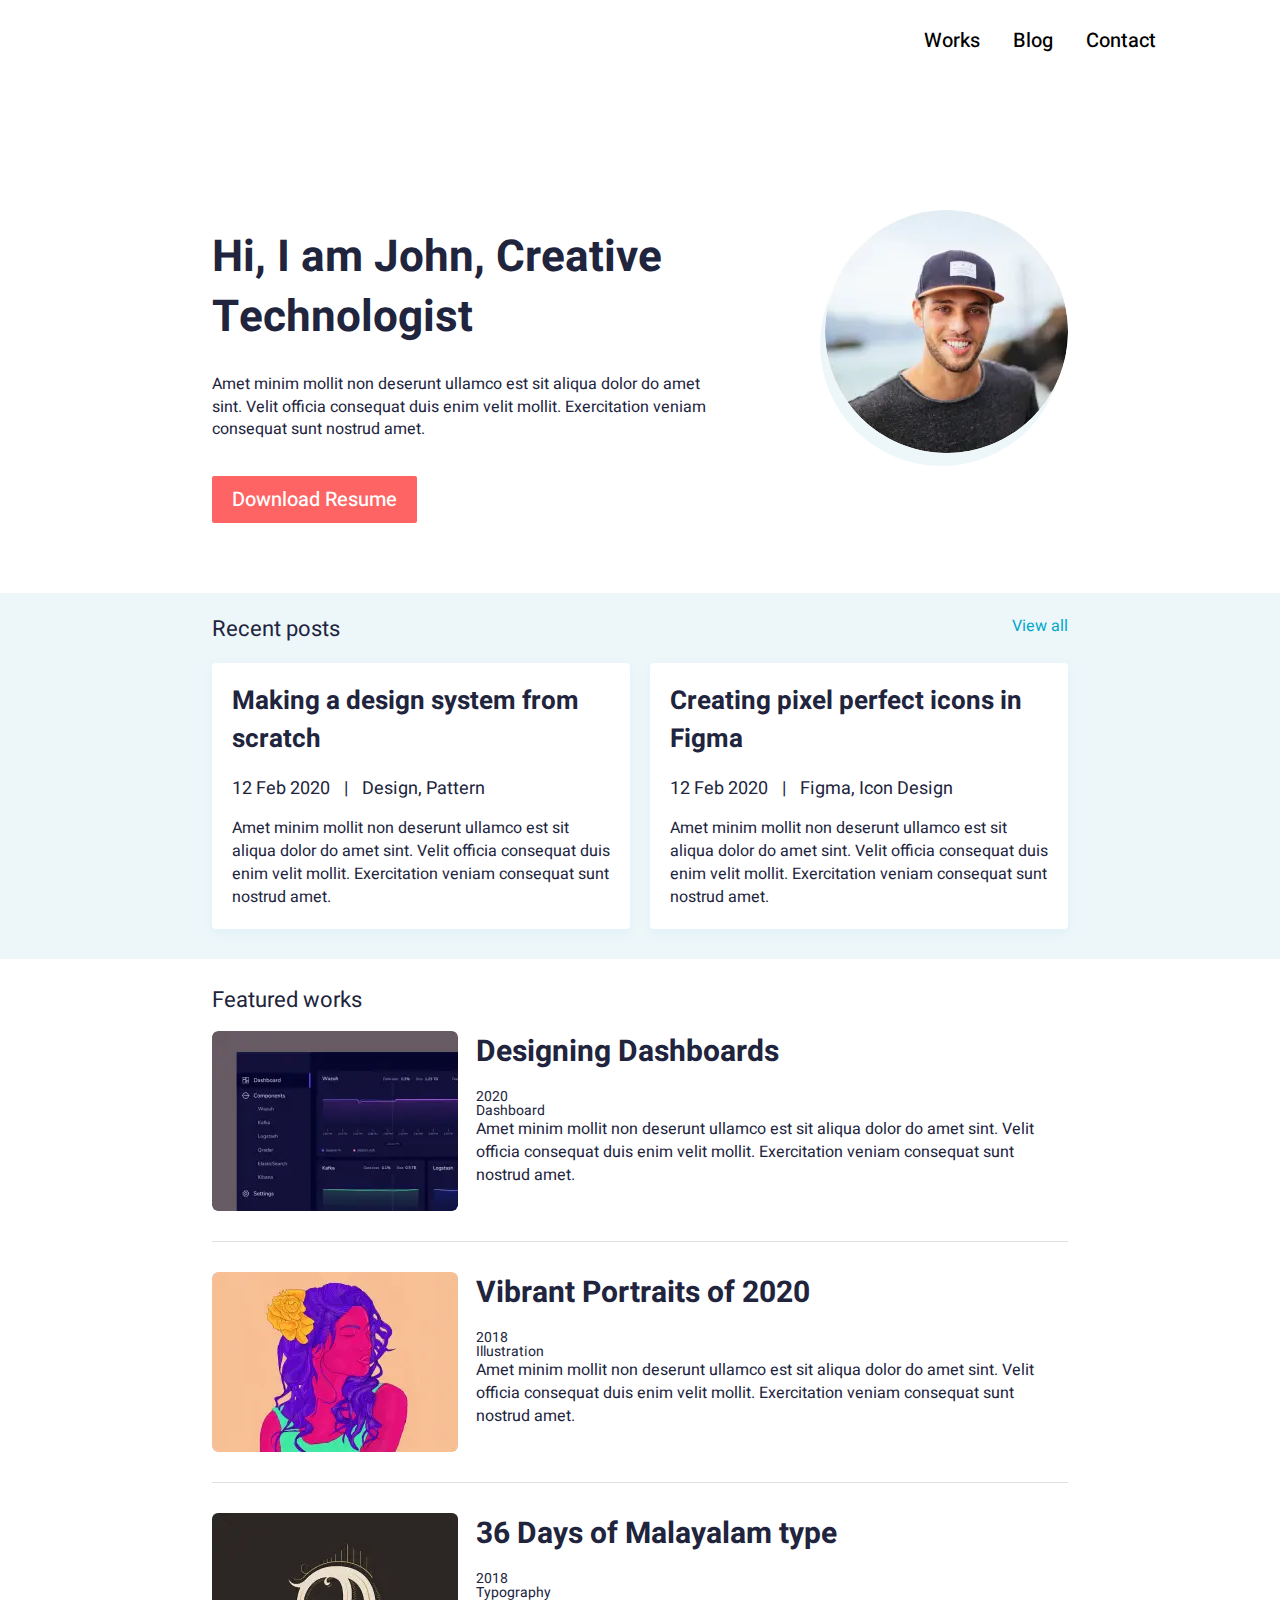
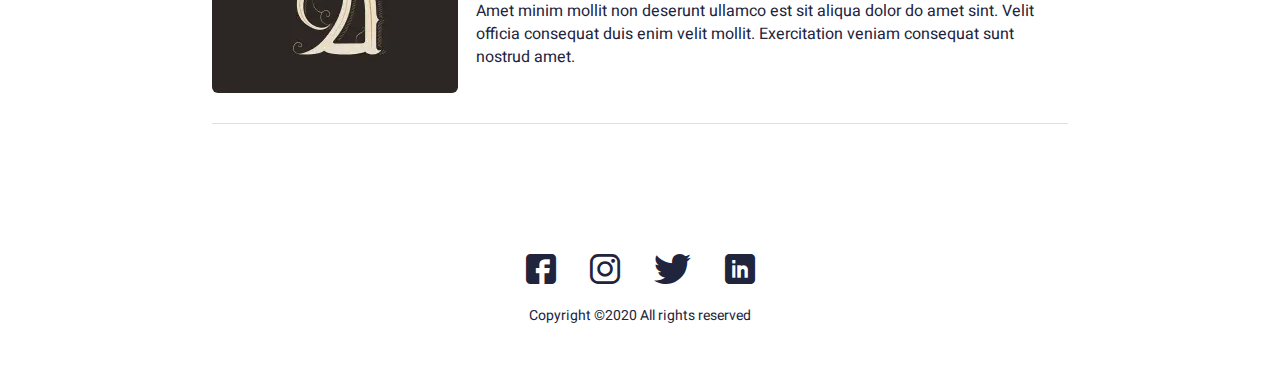
==== index.html @ 80a663d6 "John" ====
<!DOCTYPE html><html lang="en">	 <head>	<title>HomePage</title>	<meta charset="UTF-8">	<meta name="format-detection" content="telephone=no">	<link rel="stylesheet" href="css/style.min.css">	<link rel="shortcut icon" href="favicon.ico">	<!-- <meta name="robots" content="noindex, nofollow"> -->	<!-- <meta name="viewport" content="width=device-width, initial-scale=1.0, maximum-scale=1.0, user-scalable=0"> -->	<meta name="viewport" content="width=device-width, initial-scale=1.0"></head>	<body>		<div class="wrapper">			<header class="header">	<div class="header__content">		<div class="header__menu menu">			<div class="menu__icon icon-menu">				<span></span>				<span></span>				<span></span>			</div>			<nav class="menu__body">				<ul class="menu__list">					<li><a href="works.html" class="menu__link ">Works</a></li>					<li><a href="blog.html" class="menu__link ">Blog</a></li>					<li><a href="" class="menu__link ">Contact</a></li>				</ul>			</nav>		</div>	</div></header>			<main class="page">			<section class="hello">				<div class="hello__container _container">					<div class="hello__content">						<h1 class="hello__title title">Hi, I am John,							Creative Technologist</h1>						<div class="hello__text text">Amet minim mollit non deserunt ullamco est sit aliqua dolor do amet sint. Velit officia consequat duis enim velit mollit. Exercitation veniam consequat sunt nostrud amet.</div>						<a class="hello__btn btn" href="">Download Resume</a>					</div>										<div class="hello__avatar">						<picture><source srcset="img/hello/avatar.webp" type="image/webp"><img src="img/hello/avatar.jpg" alt=""></picture>					</div>				</div>			</section>			<section class="recent-posts">				<div class="recent-posts__container _container">					<div class="recent-posts__header">						<div class="recent-posts__title title-posts">Recent posts</div>						<a class="recent-posts__view-all" href="">View all</a>					</div>					<div class="recent-posts__items">						<div class="recent-posts__column">							<div class="recent-posts__item recent-post">								<a href="" class="recent-post__title">Making a design system from scratch</a>								<div class="recent-post__info">12 Feb 2020 <span>|</span> Design, Pattern</div>								<div class="recent-post__text text">Amet minim mollit non deserunt ullamco est sit aliqua dolor do amet sint. Velit officia consequat duis enim velit mollit. Exercitation veniam consequat sunt nostrud amet.</div>							</div>						</div>						<div class="recent-posts__column">							<div class="recent-posts__item recent-post">								<a href="" class="recent-post__title">Creating pixel perfect icons in Figma</a>								<div class="recent-post__info">12 Feb 2020 <span>|</span> Figma, Icon Design</div>								<div class="recent-post__text text">Amet minim mollit non deserunt ullamco est sit aliqua dolor do amet sint. Velit officia consequat duis enim velit mollit. Exercitation veniam consequat sunt nostrud amet.</div>							</div>						</div>					</div>				</div>			</section>			<section class="featured-works">				<div class="featured-works__container _container">					<div class="featured-works__title title-posts">Featured works</div>					<div class="featured-works__items works">						<article class="works__item">							<a href="" class="works__image _ibg">								<picture><source srcset="img/works/1.webp" type="image/webp"><img src="img/works/1.jpg" alt="Work #1"></picture>							</a>							<div class="works__body">								<a href="" class="works__title">Designing Dashboards</a>								<div class="works__info">									<div class="works__year">2020</div>									<div class="works__category">Dashboard</div>								</div>								<div class="works__text text">Amet minim mollit non deserunt ullamco est sit aliqua dolor do amet sint. Velit officia consequat duis enim velit mollit. Exercitation veniam consequat sunt nostrud amet.</div>							</div>						</article>						<article class="works__item">							<a href="" class="works__image _ibg">								<picture><source srcset="img/works/2.webp" type="image/webp"><img src="img/works/2.jpg" alt="Work #2"></picture>							</a>							<div class="works__body">								<a href="" class="works__title">Vibrant Portraits of 2020</a>								<div class="works__info">									<div class="works__year">2018</div>									<div class="works__category">Illustration</div>								</div>								<div class="works__text text">Amet minim mollit non deserunt ullamco est sit aliqua dolor do amet sint. Velit officia consequat duis enim velit mollit. Exercitation veniam consequat sunt nostrud amet.</div>							</div>						</article>						<article class="works__item">							<a href="" class="works__image _ibg">								<picture><source srcset="img/works/3.webp" type="image/webp"><img src="img/works/3.jpg" alt="Work #3"></picture>							</a>							<div class="works__body">								<a href="" class="works__title">36 Days of Malayalam type</a>								<div class="works__info">									<div class="works__year">2018</div>									<div class="works__category">Typography</div>								</div>								<div class="works__text text">Amet minim mollit non deserunt ullamco est sit aliqua dolor do amet sint. Velit officia consequat duis enim velit mollit. Exercitation veniam consequat sunt nostrud amet.</div>							</div>						</article>					</div>				</div>			</section>			</main>			<footer class="footer">	<div class="footer__content _container">		<div class="footer__social social">			<a href="" class="social__item _icon-fb"></a>			<a href="" class="social__item _icon-insta"></a>			<a href="" class="social__item _icon-twitter"></a>			<a href="" class="social__item _icon-linkedin"></a>		</div>		<div class="footer__copy">Copyright ©2020 All rights reserved</div>	</div></footer>		</div>				<!-- Swiper --><!-- <script src="https://unpkg.com/swiper/swiper-bundle.min.js"></script> --><script src="js/vendors.min.js"></script><script src="js/app.min.js"></script>	</body></html>
---- css/style.min.css ----
@charset "UTF-8";@import url(https://fonts.googleapis.com/css?family=Heebo:regular,500,700,900&display=swap);@font-face{font-family:icons;font-display:swap;src:url(../fonts/icons.woff) format("woff"),url(../fonts/icons.woff2) format("woff2");font-weight:400;font-style:normal}@font-face{font-family:icons;font-display:swap;src:url(../fonts/icons.woff) format("woff"),url(../fonts/icons.woff2#icons) format("woff2");font-weight:400;font-style:normal;font-display:block}[class*=" _icon-"]:before,[class^="_icon-"]:before{font-family:icons;font-style:normal;font-weight:400;font-variant:normal;text-transform:none;line-height:1;-webkit-font-smoothing:antialiased;-moz-osx-font-smoothing:grayscale}[class*=" _icon-"]:before,[class^="_icon-"]:before{display:block}._icon-fb:before{content:"\e905"}._icon-twitter:before{content:"\e906"}._icon-insta:before{content:"\e907"}._icon-linkedin:before{content:"\e908"}*{padding:0;margin:0;border:0}*,:after,:before{-webkit-box-sizing:border-box;box-sizing:border-box}:active,:focus{outline:0}a:active,a:focus{outline:0}aside,footer,header,nav,section{display:block}body,html{height:100%;min-width:320px}body{line-height:1;font-family:Heebo;-ms-text-size-adjust:100%;-moz-text-size-adjust:100%;-webkit-text-size-adjust:100%}button,input,textarea{font-family:Heebo}input::-ms-clear{display:none}button{cursor:pointer}button::-moz-focus-inner{padding:0;border:0}a,a:visited{text-decoration:none}a:hover{text-decoration:none}ul li{list-style:none}img{vertical-align:top}h1,h2,h3,h4,h5,h6{font-weight:inherit;font-size:inherit}body{color:#21243d;font-size:14px}body._lock{overflow:hidden}.wrapper{width:100%;min-height:100%;overflow:hidden;display:-webkit-box;display:-ms-flexbox;display:flex;-webkit-box-orient:vertical;-webkit-box-direction:normal;-ms-flex-direction:column;flex-direction:column}._container{max-width:856px;margin:0 auto}.btn{font-weight:500;font-size:20px;line-height:145%;-webkit-box-align:center;-ms-flex-align:center;align-items:center;-webkit-box-pack:center;-ms-flex-pack:center;justify-content:center;text-align:center;color:#fff;padding:0 20px;height:47px;background-color:#ff6464;border-radius:2px;display:-webkit-inline-box;display:-ms-inline-flexbox;display:inline-flex;-webkit-transition:background-color .3s ease 0s;-o-transition:background-color .3s ease 0s;transition:background-color .3s ease 0s}.btn._fw{width:100%}.select{position:relative}.select__item{position:relative}.select__title{color:#000;border:1px solid #d9d9d9;background-color:#fff;cursor:pointer;border-radius:4px}.select__value{display:-webkit-box;display:-ms-flexbox;display:flex;font-size:14px;height:30px;padding:0 15px;-webkit-box-align:center;-ms-flex-align:center;align-items:center;-webkit-box-pack:justify;-ms-flex-pack:justify;justify-content:space-between;-webkit-box-orient:horizontal;-webkit-box-direction:reverse;-ms-flex-direction:row-reverse;flex-direction:row-reverse}.select__value span{height:1em;overflow:hidden;display:-webkit-box;-webkit-line-clamp:1;-webkit-box-orient:vertical}.select__value:before{content:"";display:inline-block;-webkit-transition:all .3s ease 0s;-o-transition:all .3s ease 0s;transition:all .3s ease 0s;width:11px;height:7px;background:url(../img/icons/select.svg) center/100% no-repeat}.select__input{width:100%;background-color:transparent;height:100%}.select__options{color:#000;display:none;position:absolute;top:29px;border-radius:0 0 4px 4px;min-width:100%;left:0;background-color:#fff;border-top:0;border:1px solid #d9d9d9;border-top:0;font-size:14px;padding:10px 0 5px 0}.select__option{cursor:pointer;padding:5px 15px;margin:0}.select._active{z-index:5}.select._active .select__value:before{-webkit-transform:rotate(-180deg);-ms-transform:rotate(-180deg);transform:rotate(-180deg)}.select._active .select__options{display:block}input[type=email],input[type=tel],input[type=text],textarea{-webkit-appearance:none;-moz-appearance:none;appearance:none}.input{border-radius:0!important;width:100%;display:block;padding:0 20px}textarea.input{resize:none;padding:0 0}.checkbox{position:relative}.checkbox__input{position:absolute;width:0;height:0;opacity:0;visibility:hidden}.checkbox__input:checked+.checkbox__text:before{background:#fff url(../img/icons/check.svg) center no-repeat}.checkbox__text{display:-webkit-inline-box;display:-ms-inline-flexbox;display:inline-flex;-webkit-box-align:center;-ms-flex-align:center;align-items:center;position:relative;font-size:16px;color:#fff;letter-spacing:-.3px;line-height:calc(20 / 16);cursor:pointer}.checkbox__text:before{content:"";-ms-flex-item-align:start;align-self:flex-start;margin:0 14px 0 0;-webkit-box-flex:0;-ms-flex:0 0 20px;flex:0 0 20px;left:0;top:0;width:20px;height:18px;background:#fff;border:1px solid #a7a9ac}.checkbox a{color:#fff;text-decoration:underline}.checkbox._error .checkbox__text:before{border:1px solid #ee1212}.options{display:-webkit-box;display:-ms-flexbox;display:flex;-webkit-box-orient:vertical;-webkit-box-direction:normal;-ms-flex-direction:column;flex-direction:column;-webkit-box-align:start;-ms-flex-align:start;align-items:flex-start}.options__item{position:relative;cursor:pointer}.options__input{position:absolute;width:0;height:0;opacity:0;left:0;top:0;visibility:hidden}.options__input:checked+.options__text:after{-webkit-transform:scale(1);-ms-transform:scale(1);transform:scale(1)}.options__text{display:-webkit-inline-box;display:-ms-inline-flexbox;display:inline-flex;-webkit-box-align:center;-ms-flex-align:center;align-items:center;position:relative;font-size:16px;color:#fff;letter-spacing:-.3px;line-height:calc(20 / 16)}.options__text:before{content:"";-ms-flex-item-align:start;align-self:flex-start;margin:0 14px 0 0;-webkit-box-flex:0;-ms-flex:0 0 20px;flex:0 0 20px;left:0;top:0;border-radius:50%;width:20px;height:18px;background:#fff;border:1px solid #a7a9ac}.options__text:after{content:"";-webkit-transition:all .3s ease 0s;-o-transition:all .3s ease 0s;transition:all .3s ease 0s;-webkit-transform:scale(0);-ms-transform:scale(0);transform:scale(0);width:10px;height:10px;border-radius:50%;background-color:#77243a;position:absolute;left:5px;top:4px}.rating{display:-webkit-box;display:-ms-flexbox;display:flex;-webkit-box-align:end;-ms-flex-align:end;align-items:flex-end;font-size:40px;line-height:.75;-webkit-transition:opacity .3s ease 0s;-o-transition:opacity .3s ease 0s;transition:opacity .3s ease 0s}.rating.rating_sending{opacity:.2}.rating.rating_set .rating__active,.rating.rating_set .rating__item{cursor:pointer}.rating__body{position:relative}.rating__body::before{content:"★★★★★";display:block}.rating__active{position:absolute;width:0%;height:100%;top:0;left:0;overflow:hidden}.rating__active::before{content:"★★★★★";position:absolute;width:100%;height:100%;top:0;left:0;color:#ffd300}.rating__items{display:-webkit-box;display:-ms-flexbox;display:flex;position:absolute;width:100%;height:100%;top:0;left:0}.rating__item{-webkit-box-flex:0;-ms-flex:0 0 20%;flex:0 0 20%;height:100%;opacity:0}.rating__value{font-size:50%;line-height:1;padding:0 0 0 10px}.quantity{width:88px;height:40px;display:-webkit-box;display:-ms-flexbox;display:flex;border:1px solid rgba(166,166,166,.45)}.quantity__button{-webkit-box-flex:0;-ms-flex:0 0 30px;flex:0 0 30px;position:relative;cursor:pointer}.quantity__button::after,.quantity__button::before{content:"";position:absolute;top:50%;left:50%;-webkit-transition:all .3s ease 0s;-o-transition:all .3s ease 0s;transition:all .3s ease 0s;margin:0 0 0 -4.5px;background-color:#a6a6a6;width:9px;height:1px}.quantity__button_plus::before{-webkit-transform:rotate(-90deg);-ms-transform:rotate(-90deg);transform:rotate(-90deg)}.quantity__input{-webkit-box-flex:1;-ms-flex:1 1 auto;flex:1 1 auto}.quantity__input input{height:100%;color:#a6a6a6;font-size:12px;width:100%;text-align:center}.title{font-weight:700;font-size:44px;line-height:136.36364%}.text,.text p{font-size:16px;line-height:143.75%}.title-posts{font-size:22px;line-height:104.54545%}.row:after{display:block;content:"";clear:both}.rub:after{content:"₽"}ol.counter{list-style-type:none;counter-reset:item}ol.counter li{position:relative;padding:0 0 0 45px}ol.counter li:before{counter-increment:item;content:counter(item);position:absolute;left:0;top:0;color:#818181;font-size:14px;font-weight:700;text-align:center;line-height:26px;border-radius:50%;width:28px;height:28px;border:1px solid #4274bb}.ellipsis{display:block;overflow:hidden;width:100%;white-space:nowrap;-o-text-overflow:ellipsis;text-overflow:ellipsis}.es{overflow:hidden;white-space:nowrap;-o-text-overflow:ellipsis;text-overflow:ellipsis}.table{display:table;font-size:0;width:100%}.trow{display:table-row}.cell{display:table-cell}.cell.full{width:100%}._ibg{position:relative}._ibg img{position:absolute;width:100%;height:100%;top:0;left:0;-o-object-fit:cover;object-fit:cover}body.ie ._ibg{background-position:center;background-size:cover;background-repeat:no-repeat}body.ie ._ibg img{width:0;height:0;opacity:0;visibility:hidden}._video{position:relative;overflow:hidden;height:0;padding-bottom:56.25%}._video embed,._video iframe,._video object,._video video{position:absolute;top:0;left:0;width:100%;height:100%}.videobg embed,.videobg iframe,.videobg object,.videobg video{position:fixed;top:50%;left:50%;min-width:100%;min-height:100%;width:auto;height:auto;z-index:-100;-webkit-transform:translateX(-50%) translateY(-50%);-ms-transform:translateX(-50%) translateY(-50%);transform:translateX(-50%) translateY(-50%);background-size:cover}._more-content{-webkit-transition:all .3s ease 0s;-o-transition:all .3s ease 0s;transition:all .3s ease 0s;overflow:hidden}._more-link{cursor:pointer}._more-link span{font-style:normal}._more-link span:first-child{display:block}._more-link span:last-child{display:none}._more-link._active span{font-style:normal}._more-link._active span:first-child{display:none}._more-link._active span:last-child{display:block}#map{background:url(../img/icons/loading.gif) center/50px no-repeat}._swiper{overflow:hidden}._swiper .swiper-wrapper{width:100%;height:100%;-webkit-box-sizing:content-box;box-sizing:content-box;display:-webkit-box;display:-ms-flexbox;display:flex;position:relative}._swiper.swiper-container-vertical .swiper-wrapper{-webkit-box-orient:vertical;-webkit-box-direction:normal;-ms-flex-direction:column;flex-direction:column}._swiper.swiper-container-autoheight .swiper-wrapper{-webkit-box-align:start;-ms-flex-align:start;align-items:flex-start}.swiper-container-initialized .swiper-slide{-ms-flex-negative:0;flex-shrink:0}.swiper-container-android .swiper-slide,.swiper-container-android .swiper-wrapper{-webkit-transform:translate3d(0,0,0);transform:translate3d(0,0,0)}.swiper-button-lock{display:none!important}._tabs-block{display:none}._tabs-block._active{display:block}.mirror{-webkit-transform:scale(-1,1);-ms-transform:scale(-1,1);transform:scale(-1,1)}.nicescroll-rails{z-index:1000!important}._custom-scroll{position:fixed;right:0;top:0;width:3px;height:100%;z-index:1000}._custom-scroll__line{background-color:rgba(0,0,0,.5);border-radius:3px 0 0 3px;position:relative;left:0;top:0;width:100%}.popup{-webkit-overflow-scrolling:touch;z-index:100;padding:30px 10px;position:fixed;top:0;left:0;width:100%;height:100%;-webkit-transition:visibility .8s ease 0s;-o-transition:visibility .8s ease 0s;transition:visibility .8s ease 0s;visibility:hidden}.popup::before{content:"";background-color:rgba(0,0,0,.9);position:fixed;width:100%;height:100%;top:0;left:0;opacity:0;-webkit-transition:opacity .8s ease 0s;-o-transition:opacity .8s ease 0s;transition:opacity .8s ease 0s}.popup.show{visibility:visible;overflow:auto}.popup.show::before{opacity:1}.popup.show .popup__body{-webkit-transform:scale(1);-ms-transform:scale(1);transform:scale(1)}.popup._active{overflow:auto;visibility:visible}.popup._active::before{opacity:1}.popup._active .popup__body{-webkit-transition:all .3s ease .2s;-o-transition:all .3s ease .2s;transition:all .3s ease .2s;-webkit-transform:scale(1);-ms-transform:scale(1);transform:scale(1)}.popup__content{display:-webkit-box;display:-ms-flexbox;display:flex;-webkit-box-orient:vertical;-webkit-box-direction:normal;-ms-flex-direction:column;flex-direction:column;-webkit-box-align:center;-ms-flex-align:center;align-items:center;min-height:100%;-webkit-box-flex:1;-ms-flex:1 1 auto;flex:1 1 auto;width:100%;display:flex;-webkit-box-pack:center;-ms-flex-pack:center;justify-content:center;align-items:center}.popup__body{-webkit-transform:scale(0);-ms-transform:scale(0);transform:scale(0);-webkit-transition:all .3s ease 0s;-o-transition:all .3s ease 0s;transition:all .3s ease 0s;background-color:#fff;padding:50px;width:100%;max-width:800px}.popup__close{width:15px;height:15px;position:absolute;top:0;right:0;cursor:pointer;z-index:30;background:url(../img/icons/close.svg) 0 0 no-repeat}.header{position:relative;z-index:100}.header__content{max-width:1052px;padding:0 10px;margin:0 auto}.header__menu{height:82px;-webkit-box-align:center;-ms-flex-align:center;align-items:center;display:-webkit-box;display:-ms-flexbox;display:flex;padding:10px 0;-webkit-box-pack:end;-ms-flex-pack:end;justify-content:flex-end}.menu__list li{margin:0 0 30px 0}.menu__list li:last-child{margin:0}.menu__link{font-weight:500;font-size:20px;color:#000;-webkit-transition:color .3s ease 0s;-o-transition:color .3s ease 0s;transition:color .3s ease 0s}.menu__link._active{color:#ff6464}.icon-menu{display:none}.footer{text-align:center;padding:50px 0}.footer__social{margin:0 0 25px 0}.hello{padding:38px 0 70px 0}.hello__container{display:-webkit-box;display:-ms-flexbox;display:flex}.hello__content{-webkit-box-align:start;-ms-flex-align:start;align-items:flex-start;margin:18px 110px 0 0;-webkit-box-flex:1;-ms-flex:1 1 auto;flex:1 1 auto}.hello__content :last-child{margin-bottom:0}.hello__title{margin:0 0 25px 0}.hello__text{margin:0 0 35px 0}.hello__btn{margin:0 0 25px 0}.hello__avatar{-webkit-box-flex:0;-ms-flex:0 0 243px;flex:0 0 243px;height:243px;border-radius:50%;position:relative;overflow:hidden;-webkit-box-shadow:-5px 13px 0 0 #edf7fa;box-shadow:-5px 13px 0 0 #edf7fa}.hello__avatar img{max-width:100%}.recent-posts{background-color:#edf7fa;padding:25px 0 13px 0}.recent-posts__header{display:-webkit-box;display:-ms-flexbox;display:flex;margin:0 0 22px 0}.recent-posts__title{-webkit-box-flex:1;-ms-flex:1 1 auto;flex:1 1 auto;padding:0 20px 0 0}.recent-posts__view-all{-webkit-box-flex:0;-ms-flex:0 0 auto;flex:0 0 auto;font-size:16px;color:#00a8cc}.recent-posts__items{margin:0 -10px}.recent-posts__column{-webkit-box-flex:0;-ms-flex:0 1 50%;flex:0 1 50%;padding:0 10px;margin:0 0 17px 0}.recent-post{height:100%;background:#fff;-webkit-box-shadow:0 4px 10px rgba(187,225,250,.25);box-shadow:0 4px 10px rgba(187,225,250,.25);border-radius:4px;padding:20px}.recent-post :last-child{margin-bottom:0}.recent-post__title{display:inline-block;font-weight:700;font-size:26px;line-height:146.15385%;color:#21243d;-webkit-transition:color .3s ease 0s;-o-transition:color .3s ease 0s;transition:color .3s ease 0s;margin:0 0 17px 0}.recent-post__info{font-size:18px;line-height:144.44444%;margin:0 0 15px 0}.recent-post__info span{margin:0 10px}.recent-post__text{margin:0 0 15px 0}.featured-works{padding:30px 0 80px 0}.featured-works__title{margin:0 0 20px 0}.works__items{padding-bottom:60px}.works__item{padding:0 0 30px 0;border-bottom:1px solid #e0e0e0;margin:0 0 30px 0}.works__item:last-child{margin-bottom:0}.works__image{-webkit-box-flex:0;-ms-flex:0 0 246px;flex:0 0 246px;display:block;border-radius:6px;min-height:180px;overflow:hidden}.works__body{-webkit-box-flex:1;-ms-flex:1 1 auto;flex:1 1 auto}.works__main-title{margin:0 0 45px 0}.works__title{color:inherit;font-weight:700;font-size:30px;line-height:146.66667%;display:inline-block;margin:0 0 15px 0;-webkit-transition:color .3s ease 0s;-o-transition:color .3s ease 0s;transition:color .3s ease 0s}.works__title__info{display:-webkit-box;display:-ms-flexbox;display:flex;-webkit-box-align:center;-ms-flex-align:center;align-items:center;margin:0 0 15px 0}.works__title__year{background:#142850;border-radius:16px;height:25px;padding:0 10px;font-weight:900;font-size:18px;color:#fff;-webkit-box-align:center;-ms-flex-align:center;align-items:center;-webkit-box-pack:center;-ms-flex-pack:center;justify-content:center;display:-webkit-inline-box;display:-ms-inline-flexbox;display:inline-flex;margin:0 25px 0 0}.works__title__category{font-size:20px;line-height:145%;color:#8695a4}.blog{padding-bottom:50px}.blog__title{margin:0 0 50px 0}.blog__article-name{display:inline-block;margin:0 0 10px 0;font-weight:500;font-size:30px;line-height:146.66667%;color:inherit;-webkit-transition:color .3s ease 0s;-o-transition:color .3s ease 0s;transition:color .3s ease 0s}.blog__item{border-bottom:1px solid #e0e0e0;padding:0 0 30px 0;margin:0 0 30px 0}.blog__item:last-child{margin:0}.blog__info{display:-webkit-box;display:-ms-flexbox;display:flex;font-size:20px;margin:0 0 10px 0}.blog__separator{margin:0 15px}.blog__category{color:#8695a4}.article{max-width:700px;padding:0 10px 30px;margin:0 auto}.article__title{font-weight:700;font-size:34px;line-height:147.05882%;margin:0 0 30px 0}.article__info{display:-webkit-box;display:-ms-flexbox;display:flex;margin:0 0 20px 0}.article__year{display:-webkit-box;display:-ms-flexbox;display:flex;-webkit-box-align:center;-ms-flex-align:center;align-items:center;-webkit-box-pack:center;-ms-flex-pack:center;justify-content:center;color:#fff;font-weight:900;font-size:18px;height:25px;background-color:#ff7c7c;border-radius:16px;padding:0 10px}.article__category{-ms-flex-item-align:center;-ms-grid-row-align:center;align-self:center;font-size:20px;line-height:145%;margin:0 0 0 20px}.text img{max-width:100%;margin:0 0 20px 0}.page{-webkit-box-flex:1;-ms-flex:1 1 auto;flex:1 1 auto;padding:90px 0 0 0}.social{display:-webkit-box;display:-ms-flexbox;display:flex;-webkit-box-pack:center;-ms-flex-pack:center;justify-content:center;-webkit-box-align:center;-ms-flex-align:center;align-items:center}.social__item{-webkit-transition:color .3s ease 0s;-o-transition:color .3s ease 0s;transition:color .3s ease 0s;margin:0 17px;font-size:30px;color:inherit}@media (min-width:767.98px){.menu__list{display:-webkit-box;display:-ms-flexbox;display:flex}.menu__list li{margin:0 33px 0 0}.recent-posts__items{display:-webkit-box;display:-ms-flexbox;display:flex}.works__item{display:-webkit-box;display:-ms-flexbox;display:flex;-webkit-box-align:start;-ms-flex-align:start;align-items:flex-start}.works__body{padding:0 0 0 18px}}@media (min-width:991.98px){.quantity__button:hover::after,.quantity__button:hover::before{background-color:rgba(0,0,0,.5)}.menu__link:hover{color:#ff6464}.recent-post__title:hover{color:#ff6464}.works__title:hover{color:#ff6464}.blog__article-name:hover{color:#ff6464}.social__item:hover{color:#ff6464}}@media (min-width:992px) and (min-width:767.98px){.btn:hover{background-color:#aa3e3e}}@media (min-width:992px){.select__option:hover{background:#d9d9d9}.checkbox a:hover{text-decoration:none}}@media (max-width:991.98px){._container{max-width:750px}.select__title{font-size:18px}.select__options{font-size:18px}}@media (max-width:868px){.hello{padding:0 0 70px 0}.hello__content{margin:18px 50px 0 0}}@media (max-width:767.98px){._container{max-width:none;padding:0 10px}.title{font-size:32px}.title-posts{font-size:18px;text-align:center}.header__menu{height:50px}.menu__body{-webkit-transform:translate(0,-100%);-ms-transform:translate(0,-100%);transform:translate(0,-100%);position:fixed;width:100%;height:100%;top:0;left:0;overflow:auto;padding:70px 10px 30px 10px;-webkit-transition:-webkit-transform .8s ease 0s;transition:-webkit-transform .8s ease 0s;-o-transition:transform .8s ease 0s;transition:transform .8s ease 0s;transition:transform .8s ease 0s,-webkit-transform .8s ease 0s;background-color:rgba(255,255,255,.9)}.menu__body._active{-webkit-transform:translate(0,0);-ms-transform:translate(0,0);transform:translate(0,0)}.menu__link{font-size:40px;display:block;text-align:center}.icon-menu{display:block;position:relative;width:30px;height:18px;cursor:pointer;z-index:5}.icon-menu span{-webkit-transition:all .3s ease 0s;-o-transition:all .3s ease 0s;transition:all .3s ease 0s;top:calc(50% - 1px);left:0;position:absolute;width:100%;height:2px;background-color:#000}.icon-menu span:first-child{top:0}.icon-menu span:last-child{top:auto;bottom:0}.icon-menu._active span{-webkit-transform:scale(0);-ms-transform:scale(0);transform:scale(0)}.icon-menu._active span:first-child{-webkit-transform:rotate(-45deg);-ms-transform:rotate(-45deg);transform:rotate(-45deg);top:calc(50% - 1px)}.icon-menu._active span:last-child{-webkit-transform:rotate(45deg);-ms-transform:rotate(45deg);transform:rotate(45deg);bottom:calc(50% - 1px)}.footer{padding:30px 0}.hello{padding:0 0 60px 0}.hello__container{-webkit-box-orient:vertical;-webkit-box-direction:reverse;-ms-flex-direction:column-reverse;flex-direction:column-reverse;text-align:center;-webkit-box-align:center;-ms-flex-align:center;align-items:center}.hello__content{margin:0}.hello__title{margin:0 0 20px 0}.hello__text{padding:0 15px;margin:0 0 25px 0}.hello__btn{margin:0 0 20px 0}.hello__avatar{width:170px;-webkit-box-flex:0;-ms-flex:0 0 170px;flex:0 0 170px;margin:0 0 40px 0}.recent-posts{padding:25px 0 23px 0}.recent-posts__view-all{display:none}.recent-post__title{font-size:22px;margin:0 0 10px 0}.recent-post{padding:15px}.recent-post__info{font-size:16px;margin:0 0 10px 0}.featured-works{padding:30px 0 30px 0}.featured-works__items{display:-webkit-box;display:-ms-flexbox;display:flex;overflow:auto}.featured-works__items .works__item{-webkit-box-flex:0;-ms-flex:0 0 90%;flex:0 0 90%;margin:0 15px 0 0}.works__items{padding-bottom:30px}.works__image{padding:0 0 67% 0;margin:0 0 17px 0}.works__main-title{margin:0 0 20px 0}.works__title{font-size:24px}.blog{padding-bottom:30px}.blog__title{margin:0 0 20px 0}.blog__article-name{font-size:26px}.blog__item{padding:0 0 25px 0;margin:0 0 25px 0}.blog__info{font-size:16px}.article__title{font-size:30px}.article__category{font-size:18px}.page{padding:30px 0 0 0}}
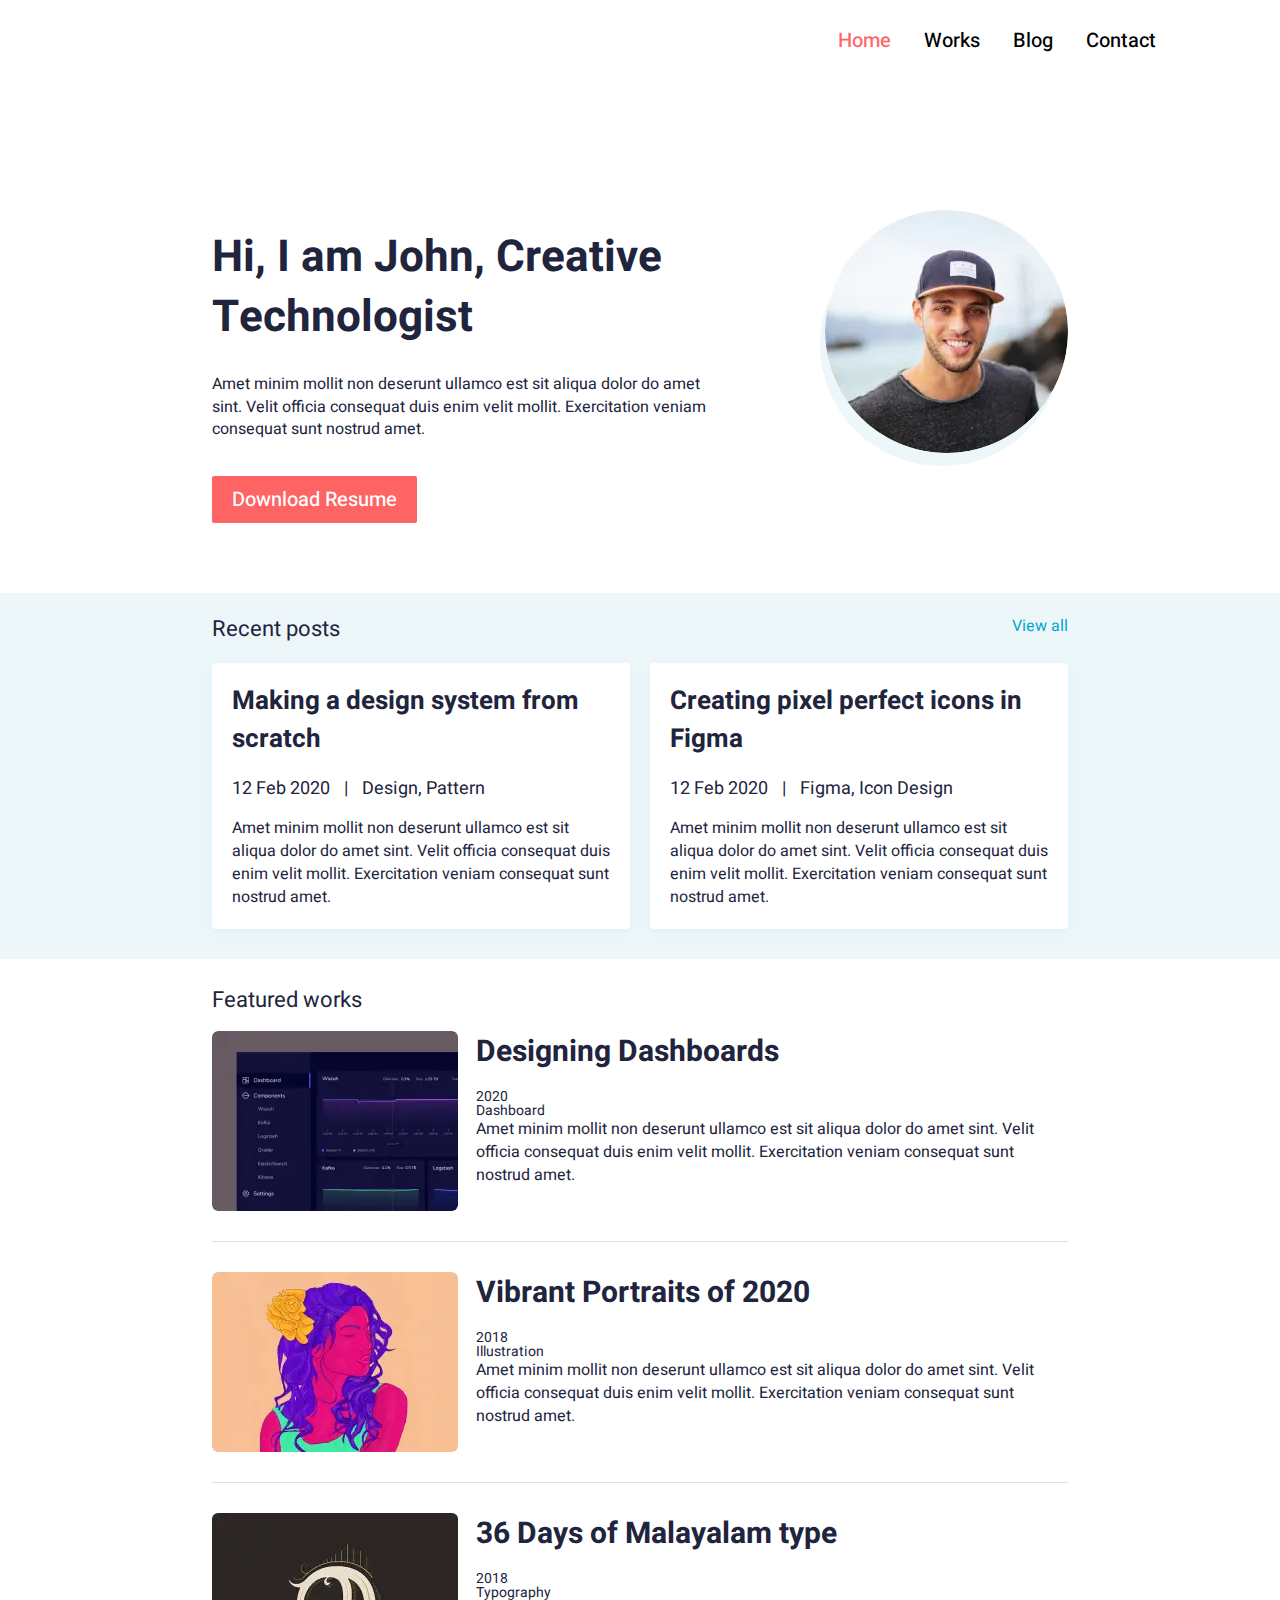
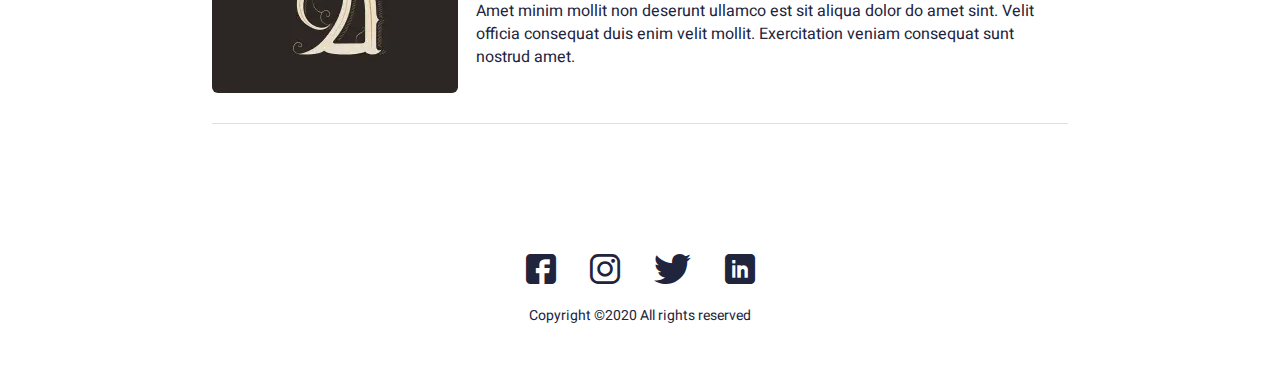
==== commit 256ee3a5: "+Home" ====
--- a/index.html
+++ b/index.html
@@ -22,6 +22,7 @@
 			</div> 			<nav class="menu__body"> 				<ul class="menu__list">+					<li><a href="index.html" class="menu__link _active">Home</a></li> 					<li><a href="works.html" class="menu__link ">Works</a></li> 					<li><a href="blog.html" class="menu__link ">Blog</a></li> 					<li><a href="" class="menu__link ">Contact</a></li>@@ -74,11 +75,11 @@
 					<div class="featured-works__title title-posts">Featured works</div> 					<div class="featured-works__items works"> 						<article class="works__item">-							<a href="" class="works__image _ibg">+							<a href="article.html" class="works__image _ibg"> 								<picture><source srcset="img/works/1.webp" type="image/webp"><img src="img/works/1.jpg" alt="Work #1"></picture> 							</a> 							<div class="works__body">-								<a href="" class="works__title">Designing Dashboards</a>+								<a href="article.html" class="works__title">Designing Dashboards</a> 								<div class="works__info"> 									<div class="works__year">2020</div> 									<div class="works__category">Dashboard</div>